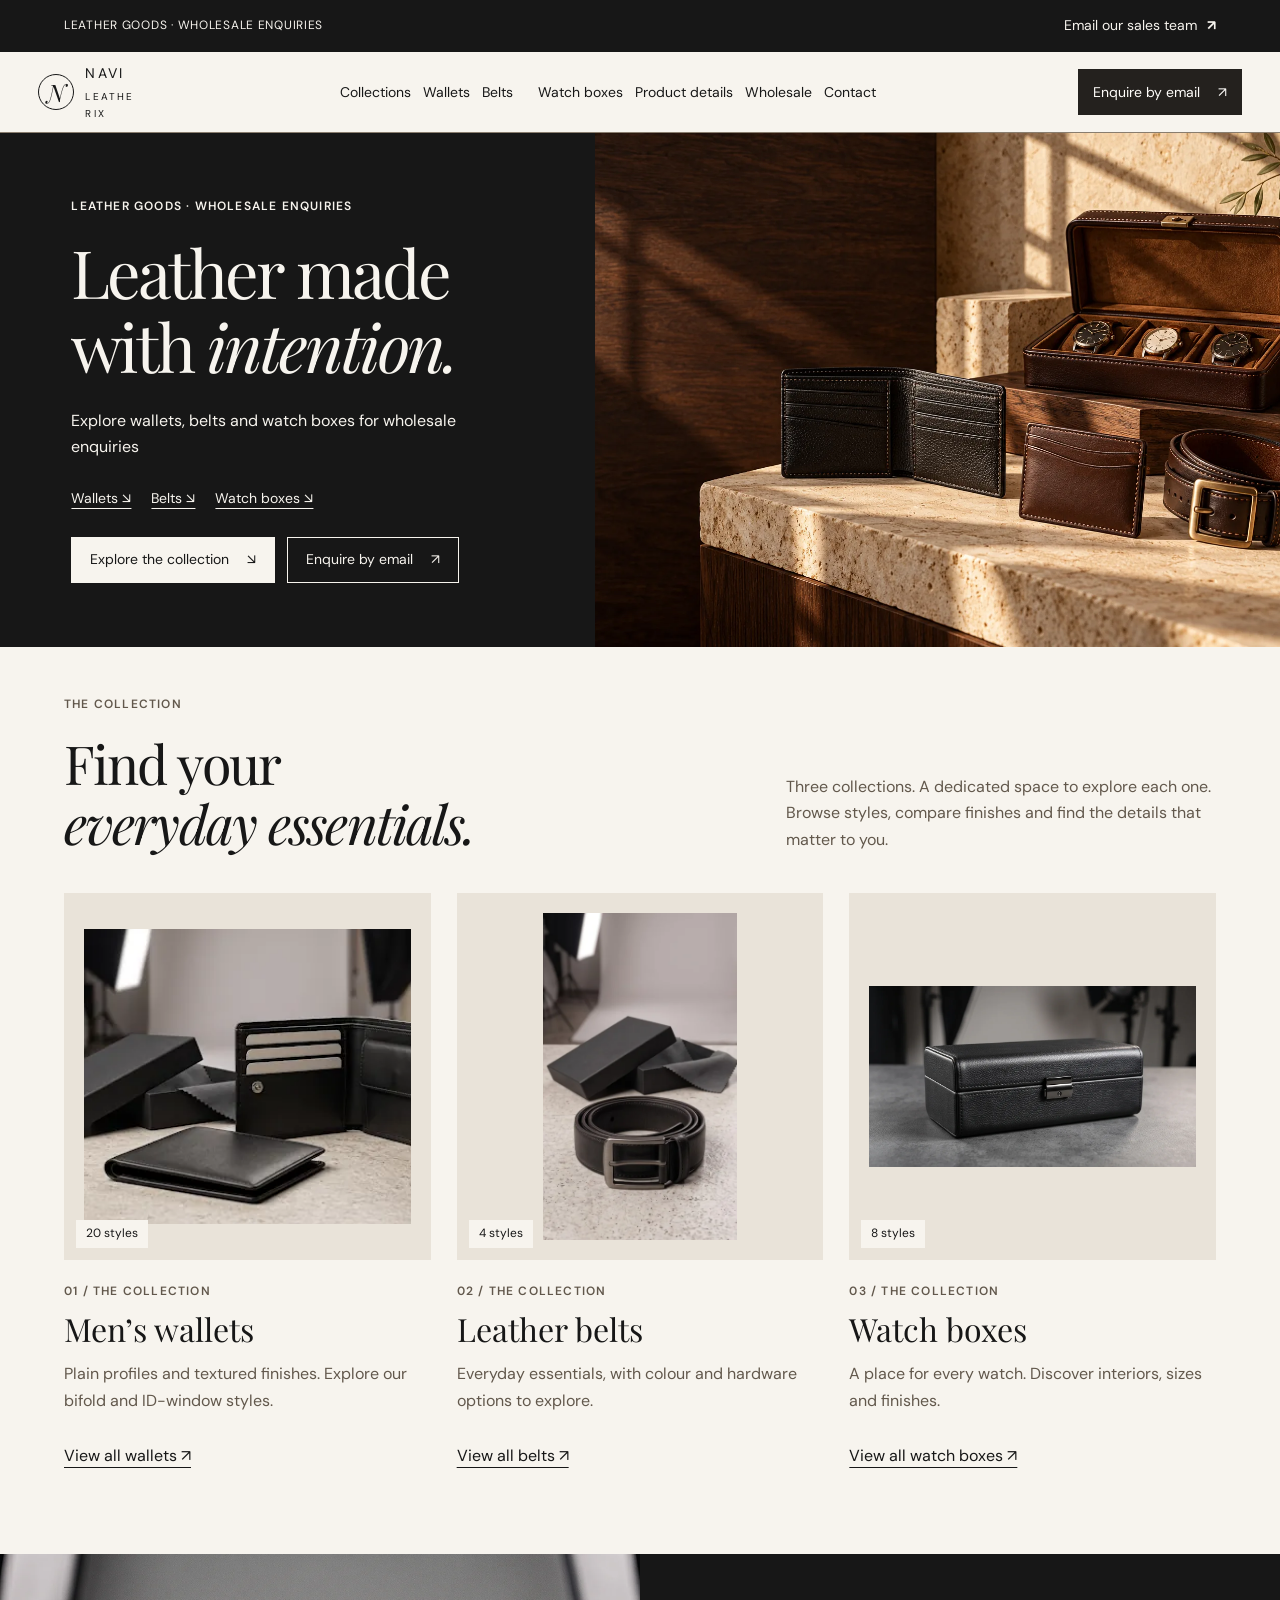
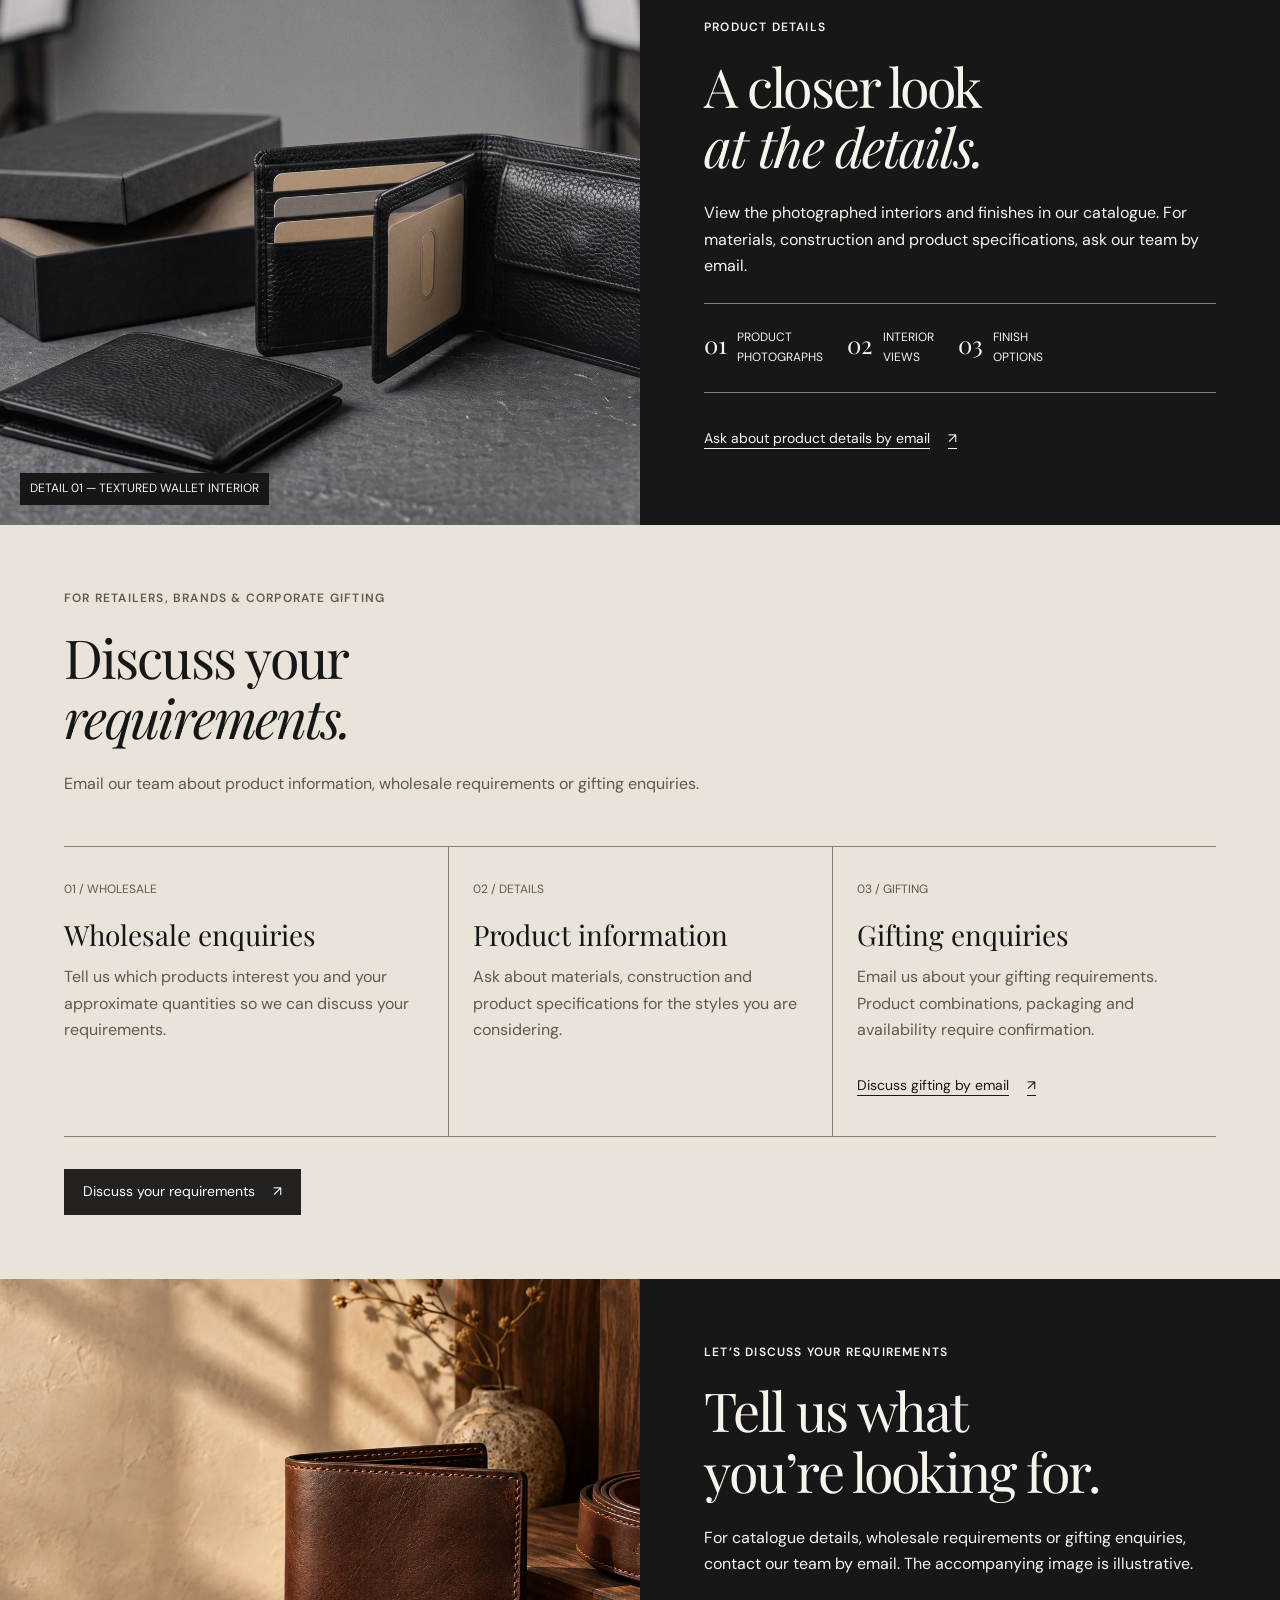
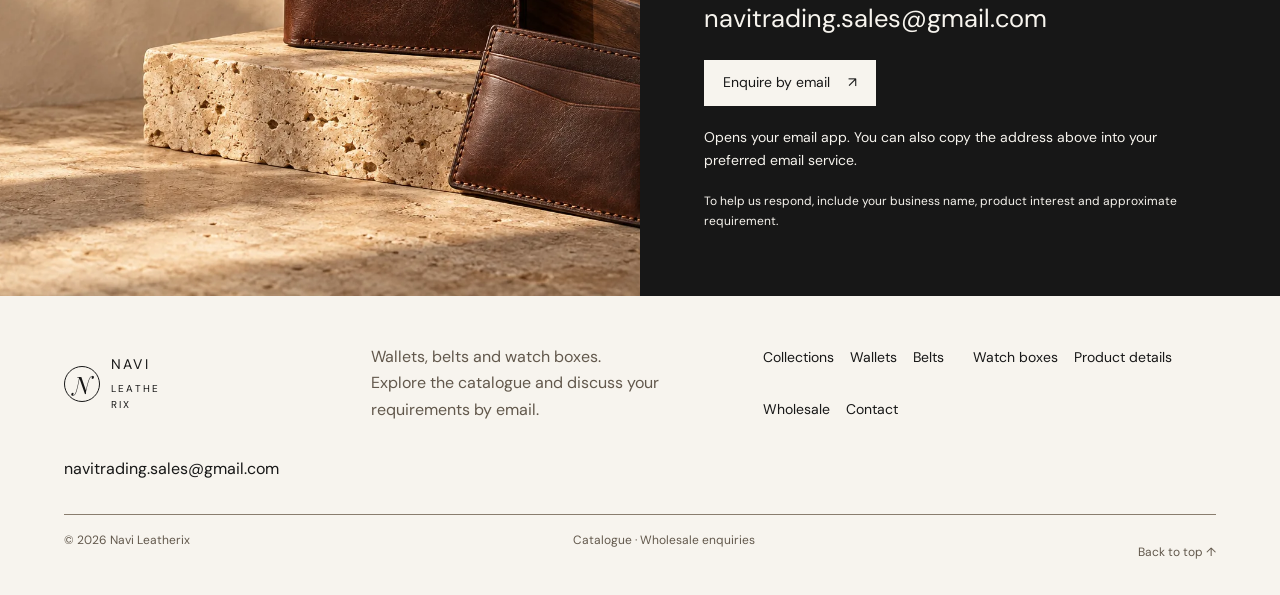
==== index.html @ 83554bcd "Initial Navi Leatherix website" ====
<!doctype html>
<html lang="en">
<head>
<meta charset="utf-8"><meta name="viewport" content="width=device-width, initial-scale=1"><meta name="theme-color" content="#f7f4ee"><meta name="description" content="Explore Navi Leatherix wallets, belts and watch boxes. Browse our collections and contact our team for wholesale enquiries.">
<title>Navi Leatherix | Leather, made with intention</title>
<link rel="preconnect" href="https://fonts.googleapis.com"><link rel="preconnect" href="https://fonts.gstatic.com" crossorigin><link href="https://fonts.googleapis.com/css2?family=DM+Sans:wght@400;500;600;700&family=Playfair+Display:wght@400;500;600&display=swap" rel="stylesheet"><link rel="stylesheet" href="styles.css">
</head>
<body id="top" data-page="home">
<a class="skip-link" href="#main-content">Skip to content</a>
<div class="topline"><span class="topline-full">LEATHER GOODS · WHOLESALE ENQUIRIES</span><span class="topline-short">Wholesale enquiries</span><a href="mailto:navitrading.sales@gmail.com">Email our sales team <b>↗</b></a></div>
<header class="header"><button class="menu-toggle" id="menuToggle" type="button" aria-label="Open navigation" aria-controls="nav" aria-expanded="false"><i></i><i></i></button><a class="brand" href="index.html"><span class="brand-mark">N</span><span class="brand-name">NAVI <small>LEATHERIX</small></span></a><nav class="nav" id="nav"><a href="index.html#collection">Collections</a><a href="wallets.html">Wallets</a><a href="belts.html">Belts</a><a href="watch-boxes.html">Watch boxes</a><a href="index.html#craft">Product details</a><a href="index.html#wholesale">Wholesale</a><a href="index.html#contact">Contact</a></nav><a class="header-cta" href="mailto:navitrading.sales@gmail.com?subject=Wholesale%20enquiry">Enquire by email <span>↗</span></a></header>
<main id="main-content" tabindex="-1"><section class="hero" id="home" tabindex="-1">
  <div class="hero-content">
    <p class="eyebrow hero-eyebrow">LEATHER GOODS · WHOLESALE ENQUIRIES</p>
    <h1>Leather made<br>with <em>intention.</em></h1>
    <p class="hero-lede">Explore wallets, belts and watch boxes for wholesale enquiries</p>
    <nav class="hero-categories" aria-label="Browse product categories"><a href="wallets.html">Wallets ↘</a><a href="belts.html">Belts ↘</a><a href="watch-boxes.html">Watch boxes ↘</a></nav>
    <div class="hero-actions"><a class="btn btn-cream" href="#collection">Explore the collection <span>↘</span></a><a class="hero-mail" href="mailto:navitrading.sales@gmail.com?subject=Wholesale%20enquiry">Enquire by email <span>↗</span></a></div>
  </div>
  <figure class="hero-media"><img class="hero-img" src="assets/wholesale-hero.webp" alt="Illustrative campaign arrangement of wallets, belt and watch case" fetchpriority="high"></figure>
</section>
<section class="collection" id="collection" tabindex="-1"><div class="section-head"><div><p class="eyebrow">THE COLLECTION</p><h2>Find your<br><em>everyday essentials.</em></h2></div><p class="section-aside">Three collections. A dedicated space to explore each one. Browse styles, compare finishes and find the details that matter to you.</p></div><div class="collection-previews"><a class="collection-preview" href="wallets.html"><div class="preview-photo"><img src="assets/wallet-01.webp" alt="Men’s wallets" loading="lazy"><span data-category-count="wallet"></span></div><div class="preview-heading"><p class="eyebrow">01 / THE COLLECTION</p><h3>Men’s wallets</h3><p>Plain profiles and textured finishes. Explore our bifold and ID-window styles.</p><span class="preview-link">View all wallets ↗</span></div></a><a class="collection-preview" href="belts.html"><div class="preview-photo"><img src="assets/belt-001-black-angle-1.webp" alt="Leather belts" loading="lazy"><span data-category-count="belt"></span></div><div class="preview-heading"><p class="eyebrow">02 / THE COLLECTION</p><h3>Leather belts</h3><p>Everyday essentials, with colour and hardware options to explore.</p><span class="preview-link">View all belts ↗</span></div></a><a class="collection-preview" href="watch-boxes.html"><div class="preview-photo"><img src="assets/watchbox-001-black-angle-1.webp" alt="Watch boxes" loading="lazy"><span data-category-count="watchbox"></span></div><div class="preview-heading"><p class="eyebrow">03 / THE COLLECTION</p><h3>Watch boxes</h3><p>A place for every watch. Discover interiors, sizes and finishes.</p><span class="preview-link">View all watch boxes ↗</span></div></a></div></section><section class="craft" id="craft" tabindex="-1"><div class="craft-image"><img src="assets/NA-TX-BL-010.webp" alt="Textured black wallet NA-TX-010, shown open with card slots and a transparent window" loading="lazy"><span>DETAIL 01 — TEXTURED WALLET INTERIOR</span></div><div class="craft-copy"><p class="eyebrow light">PRODUCT DETAILS</p><h2>A closer look<br><em>at the details.</em></h2><p>View the photographed interiors and finishes in our catalogue. For materials, construction and product specifications, ask our team by email.</p><div class="craft-stats"><div><b>01</b><span>PRODUCT<br>PHOTOGRAPHS</span></div><div><b>02</b><span>INTERIOR<br>VIEWS</span></div><div><b>03</b><span>FINISH<br>OPTIONS</span></div></div><a class="line-link light-link" href="mailto:navitrading.sales@gmail.com?subject=Product%20details%20enquiry">Ask about product details by email <span>↗</span></a></div></section>

<section class="wholesale section-pad" id="wholesale" tabindex="-1"><div class="wholesale-top"><p class="eyebrow">FOR RETAILERS, BRANDS & CORPORATE GIFTING</p><h2>Discuss your<br><em>requirements.</em></h2><p>Email our team about product information, wholesale requirements or gifting enquiries.</p></div><div class="capabilities"><article><span>01 / WHOLESALE</span><h3>Wholesale enquiries</h3><p>Tell us which products interest you and your approximate quantities so we can discuss your requirements.</p></article><article><span>02 / DETAILS</span><h3>Product information</h3><p>Ask about materials, construction and product specifications for the styles you are considering.</p></article><article><span>03 / GIFTING</span><h3>Gifting enquiries</h3><p>Email us about your gifting requirements. Product combinations, packaging and availability require confirmation.</p><a class="line-link" href="mailto:navitrading.sales@gmail.com?subject=Gifting%20enquiry">Discuss gifting by email <span>↗</span></a></article></div><a class="btn btn-dark" href="mailto:navitrading.sales@gmail.com?subject=Wholesale%20enquiry">Discuss your requirements <span>↗</span></a></section>

<section class="contact" id="contact" tabindex="-1"><div class="contact-image"><img src="assets/hero-leather.webp" alt="Illustrative wallet and belt arrangement in warm light" loading="lazy"></div><div class="contact-copy"><p class="eyebrow light">LET’S DISCUSS YOUR REQUIREMENTS</p><h2>Tell us what<br>you’re looking for.</h2><p>For catalogue details, wholesale requirements or gifting enquiries, contact our team by email. The accompanying image is illustrative.</p><span class="contact-email">navitrading.sales@gmail.com</span><a class="contact-button" href="mailto:navitrading.sales@gmail.com?subject=Leather%20goods%20enquiry">Enquire by email <span>↗</span></a><p class="email-guidance">Opens your email app. You can also copy the address above into your preferred email service.</p><small>To help us respond, include your business name, product interest and approximate requirement.</small></div></section>
</main><footer class="footer"><div class="footer-main"><a class="brand footer-brand" href="index.html"><span class="brand-mark">N</span><span class="brand-name">NAVI <small>LEATHERIX</small></span></a><p>Wallets, belts and watch boxes.<br>Explore the catalogue and discuss your requirements by email.</p><div class="footer-nav"><a href="index.html#collection">Collections</a><a href="wallets.html">Wallets</a><a href="belts.html">Belts</a><a href="watch-boxes.html">Watch boxes</a><a href="index.html#craft">Product details</a><a href="index.html#wholesale">Wholesale</a><a href="index.html#contact">Contact</a></div><span class="footer-email">navitrading.sales@gmail.com</span></div><div class="footer-bottom"><span>© 2026 Navi Leatherix</span><span>Catalogue · Wholesale enquiries</span><a href="#top">Back to top ↑</a></div></footer>
<script src="catalogue-data.js"></script><script src="app.js"></script></body></html>
---- styles.css ----
:root {
  --paper:#f7f4ee; --white:#fffdfa; --ink:#171717; --muted:#62584c;
  --line:#897d6e; --soft:#e9e3d9; --dark:#24211e;
  --serif:'Playfair Display',Georgia,serif; --sans:'DM Sans',Arial,sans-serif;
  --header-offset:100px;
}
*{box-sizing:border-box}
html{scroll-behavior:smooth;scroll-padding-top:var(--header-offset)}
body{margin:0;background:var(--paper);color:var(--ink);font:16px/1.65 var(--sans);-webkit-font-smoothing:antialiased}
a{color:inherit;text-decoration:none;text-underline-offset:5px}
button{font:inherit;color:inherit;cursor:pointer}
img{display:block;max-width:100%}
[hidden]{display:none!important}
h1,h2,h3,h4{font-family:var(--serif);font-weight:400;line-height:1.12;margin:0;overflow-wrap:anywhere}
p{margin:0 0 20px}
em{font-weight:400}
:focus-visible{outline:3px solid #fff;outline-offset:3px;box-shadow:0 0 0 6px var(--ink)}
main:focus,section[tabindex="-1"]:focus,.wallet-block:focus,#categories:focus{outline:none;box-shadow:none}
.skip-link{position:fixed;left:16px;top:8px;z-index:100;padding:12px 18px;background:var(--ink);color:#fff;transform:translateY(-180%)}
.skip-link:focus{transform:none}
.topline{display:flex;justify-content:space-between;align-items:center;flex-wrap:wrap;gap:8px 20px;min-height:44px;padding:4px 5%;background:var(--ink);color:var(--paper);font-size:12px;letter-spacing:.06em}
.topline a{display:inline-flex;align-items:center;gap:10px;min-height:44px;font-size:14px;letter-spacing:0}
.topline-short{display:none}
.header{position:sticky;top:0;z-index:30;display:grid;grid-template-columns:auto minmax(0,1fr) auto;align-items:center;gap:16px;min-height:80px;padding:10px 3%;background:var(--paper);border-bottom:1px solid var(--line)}
.brand{display:flex;align-items:center;gap:11px;width:max-content;max-width:100%;min-height:44px}
.brand-mark{flex:0 0 36px;min-height:36px;display:grid;place-items:center;border:1px solid var(--ink);border-radius:50%;font:italic 24px var(--serif)}
.brand-name{font-size:14px;letter-spacing:.16em;overflow-wrap:anywhere}
.brand-name small{display:block;font-size:10px;letter-spacing:.22em;margin-top:4px}
.nav{display:flex;justify-content:center;flex-wrap:wrap;gap:12px;min-width:0}
.nav a,.footer-nav a{display:inline-flex;align-items:center;min-width:44px;min-height:44px;font-size:14px}
.nav a{white-space:nowrap}
.nav a:hover,.footer-nav a:hover{text-decoration:underline}
.header-cta,.btn,.hero-mail,.contact-button{display:inline-flex;justify-content:center;align-items:center;gap:18px;min-width:44px;min-height:46px;max-width:100%;padding:10px 18px;border:1px solid var(--dark);background:var(--dark);color:var(--white);font-size:14px;line-height:1.5;text-align:center;overflow-wrap:anywhere}
.header-cta{justify-self:end;white-space:nowrap;padding-inline:14px}
.header-cta:hover,.btn-dark:hover,.contact-button:hover{background:var(--ink);border-color:var(--ink)}
.menu-toggle{display:none;border:0;background:transparent}
.hero{display:grid;grid-template-columns:minmax(0,1fr) minmax(0,1.15fr);align-items:stretch;max-width:1600px;margin:auto;background:var(--ink);color:var(--paper)}
.hero-content{padding:64px 12%;min-width:0;align-self:center}
.eyebrow{font-size:12px;letter-spacing:.1em;font-weight:600;margin:0 0 18px;color:var(--muted)}
.hero-eyebrow{color:var(--paper)}
.hero h1{font-size:clamp(40px,5.2vw,76px);letter-spacing:-.045em}
.hero h1 em{color:inherit}
.hero-lede{margin:24px 0 16px;max-width:490px}
.hero-categories{display:flex;gap:8px 20px;flex-wrap:wrap;margin-bottom:16px}
.hero-categories a{display:inline-flex;align-items:center;min-height:44px;font-size:14px;text-decoration:underline}
.hero-actions{display:flex;align-items:center;gap:12px;flex-wrap:wrap}
.btn-cream{background:var(--paper);color:var(--ink);border-color:var(--paper)}
.btn-cream:hover{background:var(--white)}
.hero-mail{background:transparent;color:var(--paper);border-color:var(--paper)}
.hero-mail:hover{background:var(--dark)}
.hero-media{position:relative;min-width:0;margin:0;min-height:460px}
.hero-img{width:100%;height:100%;object-fit:cover;object-position:center}
.hero-index{position:absolute;bottom:16px;left:16px;right:16px;width:max-content;max-width:calc(100% - 32px);padding:6px 10px;background:var(--ink);color:var(--paper);font-size:12px}
.catalogue-nav{width:min(1240px,90%);margin:0 auto;padding:24px 0;display:flex;justify-content:space-between;align-items:center;gap:16px;flex-wrap:wrap;border-bottom:1px solid var(--line)}
.catalogue-nav>span{font:24px var(--serif)}
.category-links{display:flex;gap:8px;flex-wrap:wrap}
.category-links a{display:inline-flex;align-items:center;justify-content:center;gap:16px;min-width:44px;min-height:44px;padding:8px 16px;border:1px solid var(--line);font-size:14px}
.category-links a:hover{background:var(--soft)}
.section-pad{padding:64px max(5%,calc((100% - 1240px)/2))}
.collection{width:min(1240px,90%);margin:auto;padding:48px 0 64px}
.section-head,.wallet-head,.purse-catalogue-head{display:flex;justify-content:space-between;align-items:flex-end;flex-wrap:wrap;gap:20px;margin-bottom:28px}
.section-head h2,.wholesale h2,.contact h2,.craft-copy h2{font-size:clamp(36px,4.2vw,60px);letter-spacing:-.035em}
.section-aside{max-width:430px;color:var(--muted);margin:0}
.wallet-block{padding-top:32px;border-top:1px solid var(--line)}
.wallet-head h3,.purse-catalogue-head h3{font-size:36px}
.wallet-head p,.purse-catalogue-head p:not(.eyebrow){margin:12px 0 0;color:var(--muted)}
.section-number{display:block;font-size:12px;letter-spacing:.1em;margin-bottom:12px;color:var(--muted)}
.browse-return{display:inline-flex;align-items:center;min-width:44px;min-height:44px;font-size:14px;text-decoration:underline;flex-shrink:0}
.wallet-tabs{display:flex;gap:8px;flex-wrap:wrap;margin-bottom:24px}
.wallet-tab{min-height:44px;min-width:44px;padding:8px 14px;border:1px solid var(--line);background:var(--white);font-size:14px}
.wallet-tab span{margin-left:8px;font-size:12px}
.wallet-tab.active{background:var(--ink);color:var(--paper);border-color:var(--ink)}
.wallet-tab:not(.active):hover{background:var(--soft)}
.wallet-grid,.belt-product-grid,.watchbox-product-grid{display:grid;grid-template-columns:repeat(2,minmax(0,1fr));gap:48px 32px}
.wallet-card,.belt-product-card,.watchbox-product-card{min-width:0;display:flex;flex-direction:column}
.wallet-image,.belt-gallery-main,.watchbox-gallery-main{background:var(--soft);overflow:hidden}
.image-zoom-trigger{display:flex;flex-direction:column;width:100%;padding:0;border:0;background:transparent;cursor:zoom-in}
.image-zoom-trigger img{width:100%;height:auto;object-fit:contain}
.wallet-image img{aspect-ratio:1.1}
.belt-gallery-main img{aspect-ratio:.95}
.watchbox-gallery-main img{aspect-ratio:1.5}
.view-larger-cue{display:flex;align-items:center;justify-content:flex-end;width:100%;min-height:44px;padding:8px 12px;border-top:1px solid var(--line);background:var(--white);color:var(--ink);font-size:14px}
.image-zoom-trigger:focus-visible{outline-offset:-6px;box-shadow:inset 0 0 0 3px var(--ink)}
.purse-thumbnails{display:grid;grid-template-columns:repeat(3,minmax(0,1fr));gap:8px;margin-top:10px}
.purse-thumb{min-width:44px;min-height:44px;padding:5px;border:1px solid var(--line);background:var(--white);text-align:left}
.purse-thumb img{width:100%;height:72px;object-fit:contain;background:var(--soft)}
.gallery-caption{display:block;padding-top:5px;font-size:12px;line-height:1.5;overflow-wrap:anywhere}
.purse-thumb.active{outline:2px solid var(--ink);outline-offset:-3px}
.product-info{display:flex;flex-direction:column;flex:1;align-items:flex-start;padding-top:20px;min-width:0}
.product-code{font-size:12px;letter-spacing:.08em;color:var(--muted);margin:0 0 8px;overflow-wrap:anywhere}
.product-name{font-size:28px;margin-bottom:12px}
.product-description{font-size:16px;color:var(--muted);margin:0 0 18px}
.selected-label{font-size:14px;color:var(--muted);margin:10px 0 16px;overflow-wrap:anywhere}
.swatches,.belt-options,.purse-color-options{position:relative;display:flex;flex-wrap:wrap;gap:8px;width:100%;margin-bottom:0}
.color-choice,.belt-option,.watchbox-color-button{display:inline-flex;align-items:center;gap:8px;min-width:44px;min-height:44px;max-width:100%;padding:8px 14px;border:1px solid var(--line);background:var(--white);font-size:14px;line-height:1.5;text-align:left}
.color-choice span,.belt-option span,.watchbox-color-button span{overflow-wrap:anywhere;min-width:0}
.color-choice i,.belt-option i,.watchbox-color-button i{display:block;width:16px;height:16px;flex:0 0 16px;border:1px solid #666;border-radius:50%}
.color-choice.active,.belt-option.active,.watchbox-color-button.active{background:var(--soft);outline:2px solid var(--ink);outline-offset:-3px}
.color-choice:hover,.belt-option:hover,.watchbox-color-button:hover,.purse-thumb:hover{background:var(--soft)}
.variant-swatch{position:static;display:inline-flex;justify-content:center;align-items:center;gap:8px;min-width:44px;min-height:44px;padding:0;border:0;border-radius:50%;background:transparent;color:var(--ink)}
.variant-swatch .swatch-disc{display:grid;place-items:center;width:26px;height:26px;flex:0 0 26px;border:0;border-radius:50%;box-shadow:inset 0 0 0 1px #0003;font-style:normal;color:#fff}
.variant-swatch .swatch-check{font-size:15px;line-height:1;visibility:hidden}
.variant-swatch.active{background:transparent;outline:0}
.variant-swatch.active .swatch-disc{outline:2px solid var(--ink);outline-offset:4px}
.variant-swatch.active .swatch-check{visibility:visible}
.variant-swatch:hover{background:transparent}
.variant-swatch:hover .swatch-disc{box-shadow:inset 0 0 0 2px #ffffff80}
.variant-swatch:focus-visible{outline:2px solid var(--ink);outline-offset:2px;box-shadow:none}
.variant-swatch:has(.variant-hardware){border-radius:0;padding-inline:8px}
.variant-hardware{font-size:13px}
/* Shared group anchor keeps long finish names within the card on small screens. */
.variant-swatch .variant-tooltip{position:absolute;z-index:3;bottom:100%;left:0;width:max-content;max-width:100%;padding:6px 10px;background:var(--ink);color:var(--paper);font-size:12px;line-height:1.5;overflow-wrap:anywhere;text-align:left;visibility:hidden;opacity:0}
.variant-swatch:not([data-dismissed]):is(:hover,:focus-visible) .variant-tooltip{visibility:visible;opacity:1}
.product-enquiry{display:inline-flex;align-items:center;gap:14px;min-width:44px;min-height:44px;max-width:100%;margin-top:auto;align-self:flex-start;color:var(--ink);font-size:14px;text-decoration:underline;text-underline-offset:6px;text-decoration-thickness:1px;overflow-wrap:anywhere}
.product-enquiry:hover{text-decoration-thickness:2px}
.email-inline,.line-link{display:inline-flex;align-items:center;min-width:44px;min-height:44px;max-width:100%;gap:18px;font-size:14px;text-decoration:underline;overflow-wrap:anywhere}
.email-inline{margin-top:24px}
.belt-catalogue,.watchbox-catalogue{margin-top:48px;padding-top:40px;border-top:1px solid var(--line)}
.craft,.contact{display:grid;grid-template-columns:minmax(0,1fr) minmax(0,1fr);background:var(--ink);color:var(--paper)}
.craft-image,.contact-image{position:relative;min-height:420px;min-width:0}
.craft-image img,.contact-image img{width:100%;height:100%;position:absolute;inset:0;object-fit:cover}
.craft-image span{position:absolute;bottom:20px;left:20px;max-width:calc(100% - 40px);padding:6px 10px;background:var(--ink);color:var(--paper);font-size:12px}
.craft-copy,.contact-copy{min-width:0;padding:64px 10%;align-self:center}
.eyebrow.light{color:var(--paper)}
.craft-copy h2,.contact h2{margin-bottom:24px}
.craft-stats{display:flex;gap:24px;flex-wrap:wrap;padding:24px 0;margin:24px 0;border-block:1px solid var(--line)}
.craft-stats>div{display:flex;gap:10px;align-items:flex-start}
.craft-stats b{font:24px var(--serif)}
.craft-stats span{font-size:12px}
.wholesale{background:var(--soft)}
.wholesale-top{max-width:780px}
.wholesale-top h2{margin-bottom:24px}
.wholesale-top>p:last-child,.capabilities p{color:var(--muted)}
.capabilities{display:grid;grid-template-columns:repeat(3,minmax(0,1fr));margin:48px 0 32px;border-block:1px solid var(--line)}
.capabilities article{min-width:0;padding:28px 24px}
.capabilities article:first-child{padding-left:0}
.capabilities article+article{border-left:1px solid var(--line)}
.capabilities article>span{font-size:12px;color:var(--muted)}
.capabilities h3{font-size:28px;margin:18px 0 14px}
.contact-email,.footer-email{display:block;max-width:100%;overflow-wrap:anywhere;user-select:text}
.contact-email{font-size:clamp(18px,2vw,26px);margin-bottom:20px}
.contact-button{background:var(--paper);color:var(--ink);border-color:var(--paper)}
.contact-button:hover{background:var(--white);color:var(--ink)}
.email-guidance{font-size:14px;margin:20px 0}
.contact-copy small{display:block;font-size:12px;line-height:1.65}
.footer{padding:40px 5% 20px}
.footer-main{display:grid;grid-template-columns:1fr 1.3fr 1.6fr;gap:24px;align-items:center}
.footer-main>p{color:var(--muted);margin:0}
.footer-nav{display:flex;gap:8px 16px;flex-wrap:wrap}
.footer-email{grid-column:1/-1;font-size:16px}
.footer-bottom{display:flex;justify-content:space-between;flex-wrap:wrap;gap:16px;margin-top:32px;padding-top:16px;border-top:1px solid var(--line);font-size:12px;color:var(--muted)}
.footer-bottom a{display:inline-flex;align-items:center;min-width:44px;min-height:44px}
/* Fit and source-size viewing share a bounded, independently scrollable stage. */
.image-viewer-open{overflow:hidden}
.image-viewer{width:calc(100% - 24px);max-width:1100px;max-height:calc(100dvh - 24px);padding:0;border:1px solid var(--line);background:var(--paper);color:var(--ink);overscroll-behavior:contain}
.image-viewer::backdrop{background:rgba(20,18,15,.88)}
.image-viewer-panel{padding:12px;display:flex;flex-direction:column;gap:12px;max-height:calc(100dvh - 26px);overflow:auto}
.image-viewer-toolbar{display:flex;justify-content:space-between;flex-wrap:wrap;gap:8px;flex-shrink:0}
.image-viewer-close{margin-left:auto}
.image-viewer-toolbar button{min-width:44px;min-height:44px;padding:8px 16px;border:1px solid var(--line);background:var(--white);font-size:14px}
.image-viewer-detail[aria-pressed="true"]{background:var(--ink);color:var(--paper);border-color:var(--ink)}
.image-viewer-help{font-size:12px;color:var(--muted);margin:0;flex-shrink:0}
.image-viewer-stage{width:100%;height:var(--viewer-fit-height,64px);min-height:48px;flex:0 0 auto;overflow:auto;overscroll-behavior:contain;background:var(--soft)}
.image-viewer-canvas{width:max-content;min-width:100%;min-height:100%;display:grid;place-items:center}
.image-viewer-photo{display:block;width:var(--viewer-photo-width,auto);height:var(--viewer-photo-height,auto);max-width:none;object-fit:contain}
.image-viewer-error{margin:0;padding:12px;font-size:14px}
.image-viewer-footer{display:grid;grid-template-columns:auto minmax(0,1fr) auto;align-items:center;gap:12px;flex-shrink:0}
.image-viewer-caption{grid-column:2;grid-row:1;margin:0;text-align:center;font-size:14px;line-height:1.5;overflow-wrap:anywhere;max-height:min(9em,25dvh);overflow:auto}
.image-viewer-prev{grid-column:1;grid-row:1}
.image-viewer-next{grid-column:3;grid-row:1}
.image-viewer-prev,.image-viewer-next{flex-shrink:0;width:44px;height:44px;border:1px solid var(--line);background:var(--white);font-size:28px}
@media(max-width:1000px){
  .header{grid-template-columns:44px minmax(0,1fr) auto;padding:8px 5%;min-height:60px;gap:12px}
  .menu-toggle{display:flex;align-items:center;justify-content:center;flex-direction:column;gap:6px;width:44px;height:44px;padding:10px}
  .menu-toggle i{height:1px;width:18px;background:var(--ink)}
  .brand{justify-self:center}
  .nav{display:none;position:absolute;top:100%;left:0;right:0;max-height:var(--navigation-height,calc(100dvh - var(--header-offset)));overflow:auto;padding:12px 6%;background:var(--paper);box-shadow:0 15px 20px #15110c12;flex-direction:column;flex-wrap:nowrap;justify-content:flex-start;gap:4px}
  .nav.open{display:flex}
  .nav a{padding:8px 0;border-bottom:1px solid var(--line);white-space:normal;flex-shrink:0}
  .hero-content{padding:44px 8%}
  .footer-main{grid-template-columns:1fr 1fr}
}
@media(max-width:900px){
  .section-head{align-items:flex-start}
  .section-aside{max-width:600px}
  .capabilities{grid-template-columns:1fr}
  .capabilities article,.capabilities article:first-child{padding:24px 0}
  .capabilities article+article{border-left:0;border-top:1px solid var(--line)}
  .craft-copy,.contact-copy{padding:40px 7%}
}
@media(max-width:600px){
  .topline-full,.topline a{display:none}
  .topline-short{display:inline}
  .header{grid-template-columns:44px minmax(0,1fr);gap:8px 12px}
  .brand{justify-self:start}
  .header-cta{grid-column:1/-1;justify-self:stretch;white-space:normal}
  .hero{grid-template-columns:minmax(0,1fr)}
  .hero-content{padding:36px 5%}
  .hero h1{font-size:clamp(38px,9vw,52px)}
  .hero-media{min-height:0;aspect-ratio:1.5}
  .catalogue-nav{padding-block:20px}
  .category-links{width:100%}
  .category-links a{flex:1;padding:8px;gap:8px}
  .collection{padding:36px 0 40px}
  .section-head h2,.wholesale h2,.contact h2,.craft-copy h2{font-size:38px}
  .wallet-head h3,.purse-catalogue-head h3{font-size:32px}
  .wallet-grid,.belt-product-grid,.watchbox-product-grid{grid-template-columns:minmax(0,1fr);gap:36px}
  .product-name{font-size:26px}
  .craft,.contact{grid-template-columns:minmax(0,1fr)}
  .craft-image,.contact-image{min-height:280px}
  .craft-copy,.contact-copy{padding:36px 5%}
  .section-pad{padding:40px 5%}
  .craft-stats{gap:16px}
  .footer-main{grid-template-columns:minmax(0,1fr)}
  .footer{padding-top:32px}
  .image-viewer-footer{gap:8px}
}
@media(prefers-reduced-motion:reduce){*,*::before,*::after{scroll-behavior:auto!important;transition:none!important}}

/* Multipage collection previews and catalogue pages. */
.nav a[aria-current="page"]{text-decoration:underline;text-underline-offset:8px}
.collection-previews{display:grid;grid-template-columns:repeat(3,minmax(0,1fr));gap:26px;margin:40px 0 12px}
.collection-preview{min-width:0;display:block}
.preview-photo{position:relative;aspect-ratio:1;background:var(--soft);display:flex;align-items:center;justify-content:center;padding:20px}
.preview-photo img{width:100%;height:100%;object-fit:contain;transition:transform .25s ease}
.collection-preview:hover .preview-photo img{transform:translateY(-4px)}
.preview-photo>span{position:absolute;bottom:12px;left:12px;background:var(--paper);padding:4px 10px;font-size:12px}
.preview-heading{padding-top:22px}
.preview-heading .eyebrow{margin-bottom:10px}
.preview-heading h3{font-size:32px;margin-bottom:14px}
.preview-heading p:not(.eyebrow){color:var(--muted)}
.preview-link{display:inline-flex;align-items:center;min-height:44px;text-decoration:underline;text-underline-offset:6px}
.category-intro{background:var(--soft);padding:30px 5% 0}
.category-intro-inner{max-width:1240px;margin:auto}
.breadcrumb{display:flex;gap:12px;align-items:center;flex-wrap:wrap;color:var(--muted);font-size:14px;margin-bottom:32px}
.breadcrumb a{min-height:44px;display:inline-flex;align-items:center;text-decoration:underline}
.category-intro h1{font-size:clamp(42px,5vw,70px);letter-spacing:-.04em}
.category-intro .section-head{margin-bottom:32px}
.category-switch{display:flex;gap:24px;flex-wrap:wrap;border-top:1px solid var(--line)}
.category-switch a{display:inline-flex;align-items:center;min-height:60px;border-bottom:3px solid transparent}
.category-switch a[aria-current="page"]{border-bottom-color:var(--ink)}
.category-products .wallet-grid{grid-template-columns:repeat(3,minmax(0,1fr))}
.category-products .wallet-name{font-size:25px}
.catalogue-enquiry{padding:48px max(5%,calc((100% - 1240px)/2));display:flex;justify-content:space-between;align-items:center;gap:28px;flex-wrap:wrap;background:var(--soft)}
.catalogue-enquiry h2{font-size:44px;margin-bottom:20px}
@media(max-width:900px){.collection-previews{gap:20px}.preview-photo{padding:12px}.preview-heading h3{font-size:28px}.category-products .wallet-grid{grid-template-columns:repeat(2,minmax(0,1fr))}}
@media(max-width:600px){.collection-previews,.category-products .wallet-grid{grid-template-columns:minmax(0,1fr)}.collection-previews{gap:36px}.preview-photo{aspect-ratio:1.3}.preview-photo img{max-width:400px}.category-intro{padding-top:18px}.breadcrumb{margin-bottom:16px}.category-intro .section-head{gap:20px}.category-switch{gap:20px}.catalogue-enquiry h2{font-size:38px}}
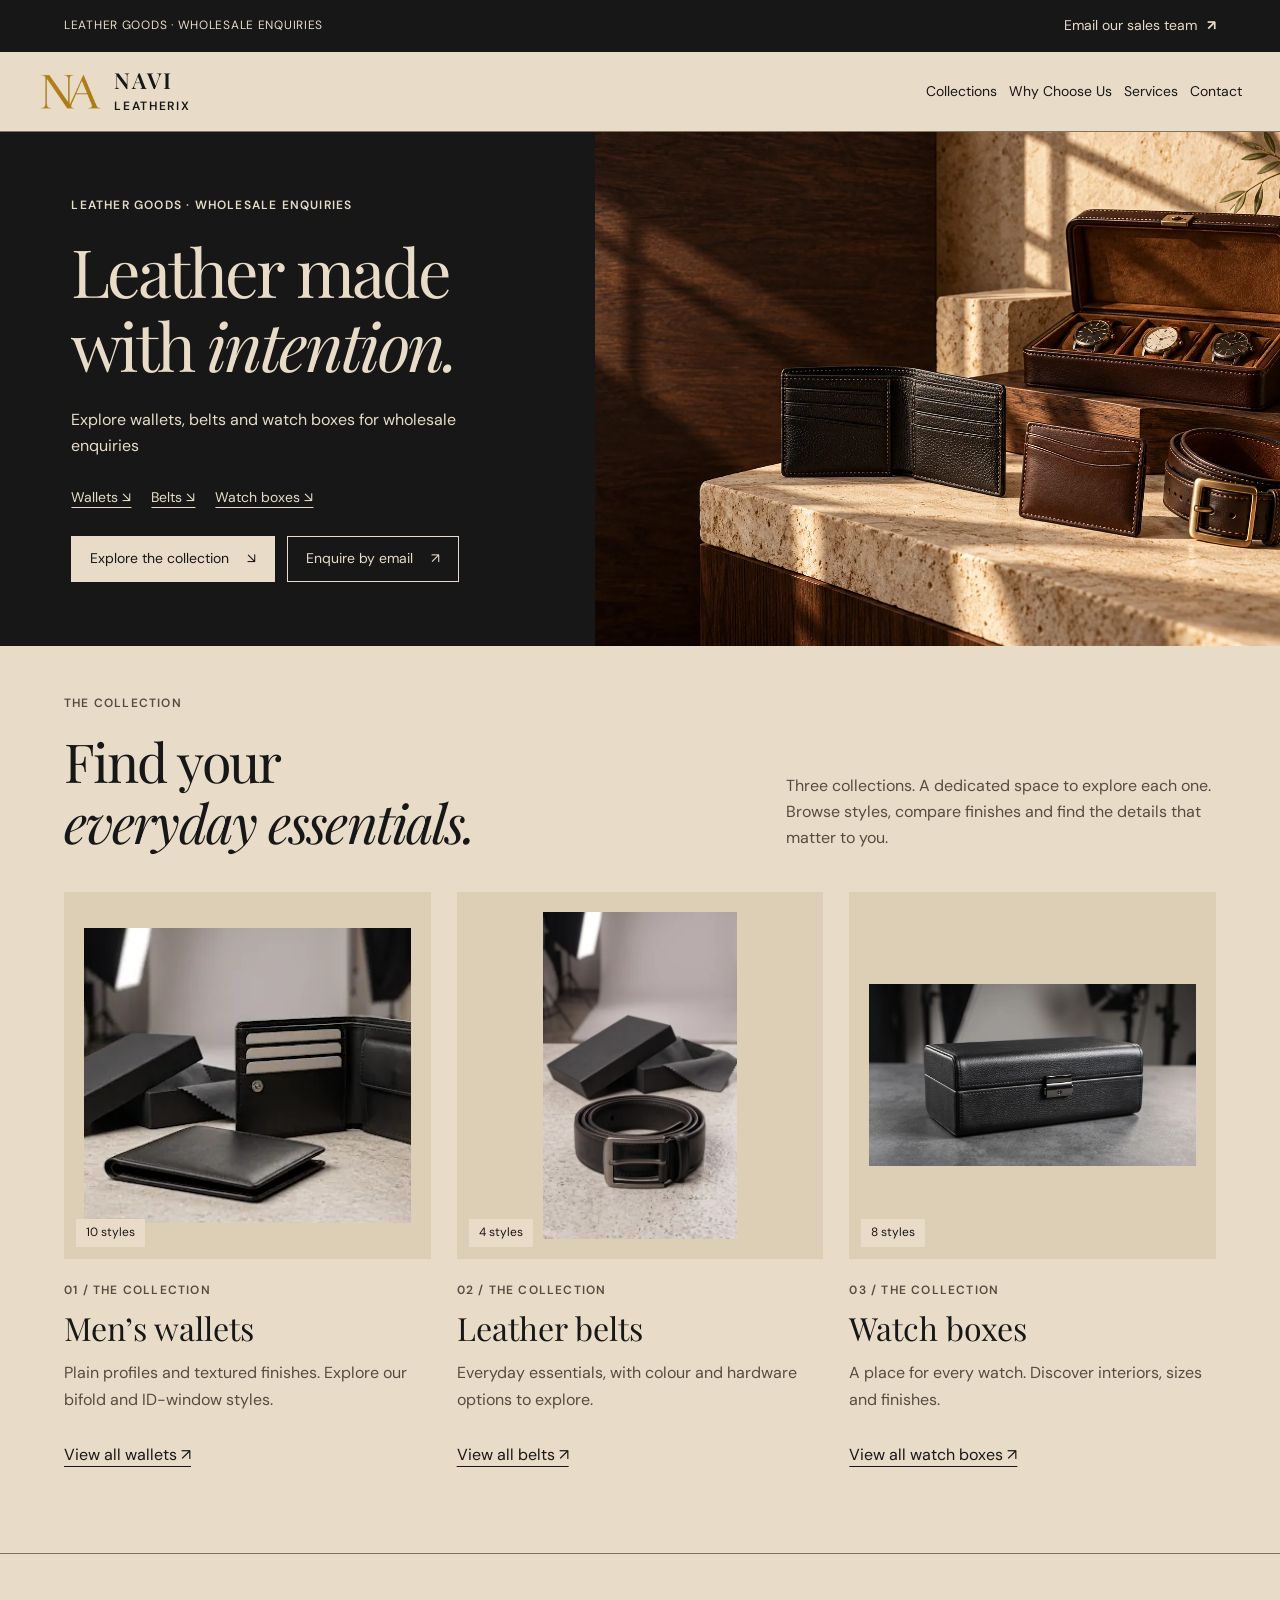
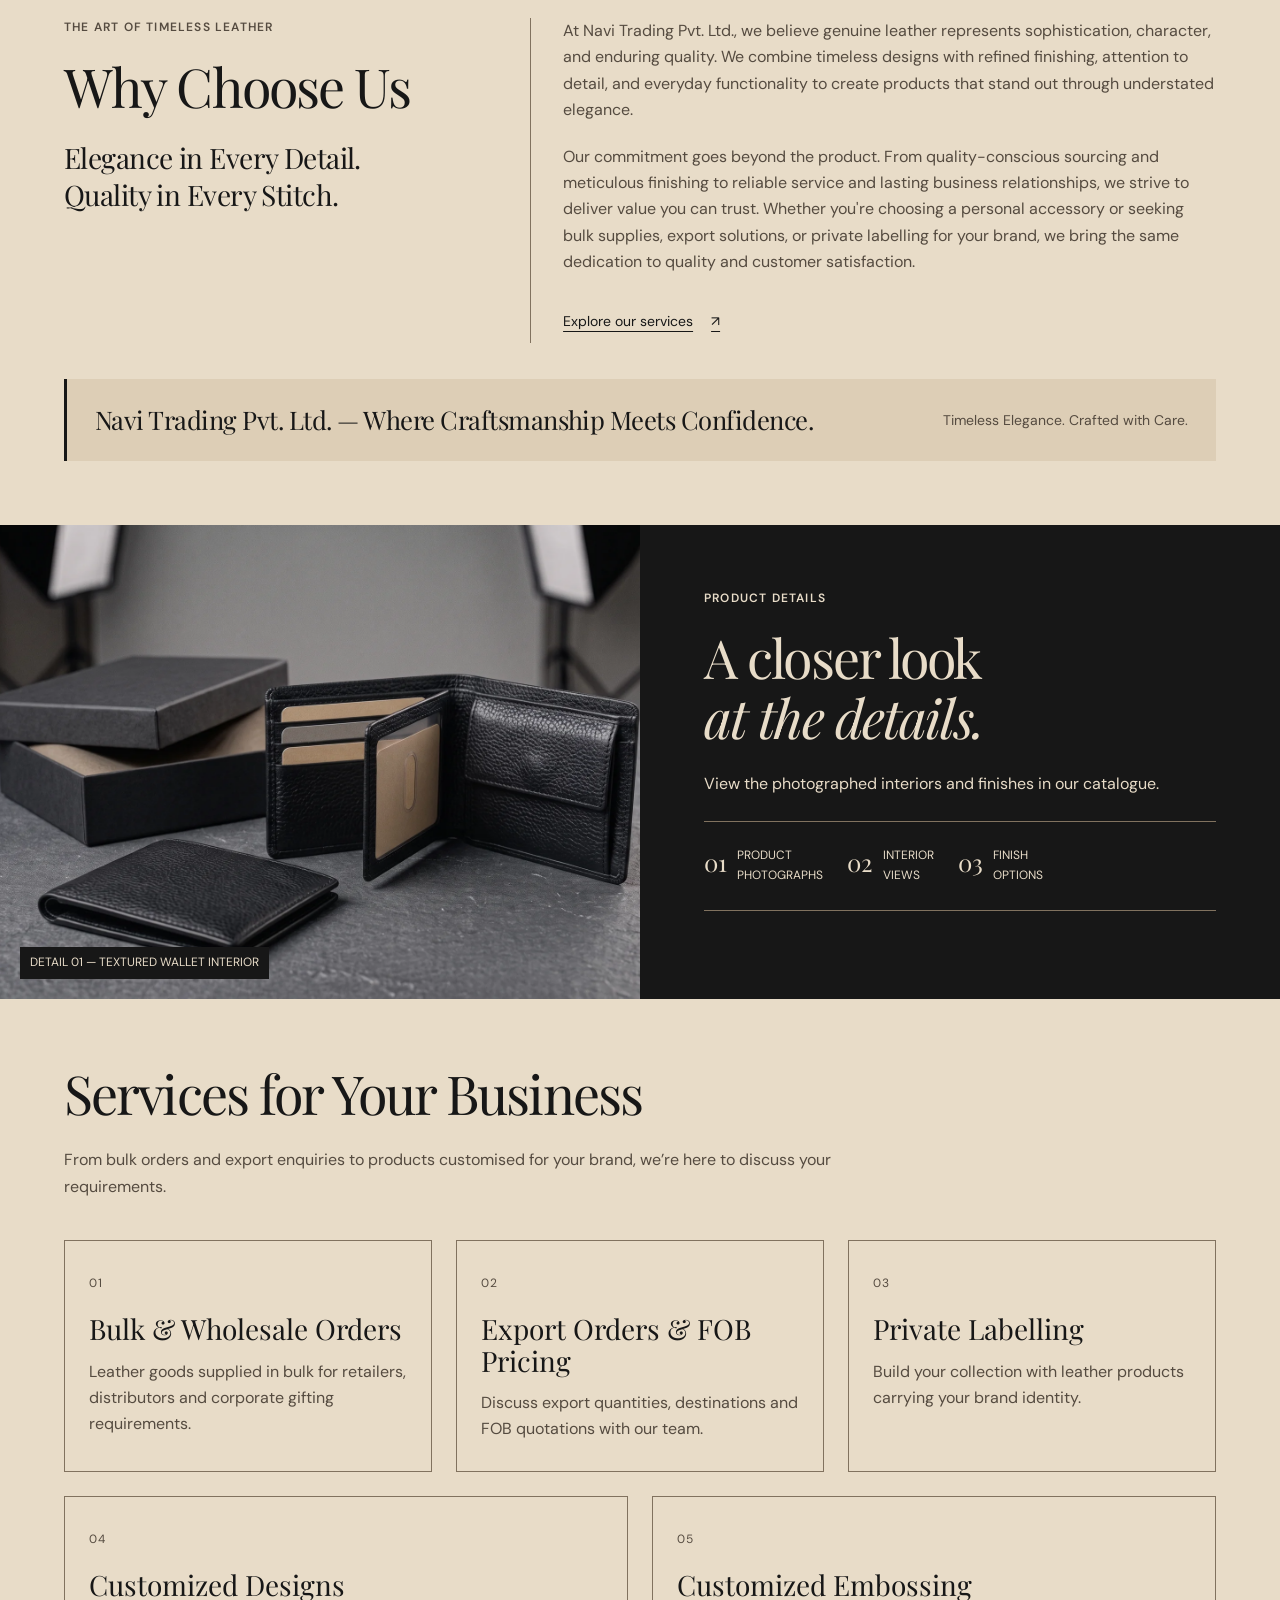
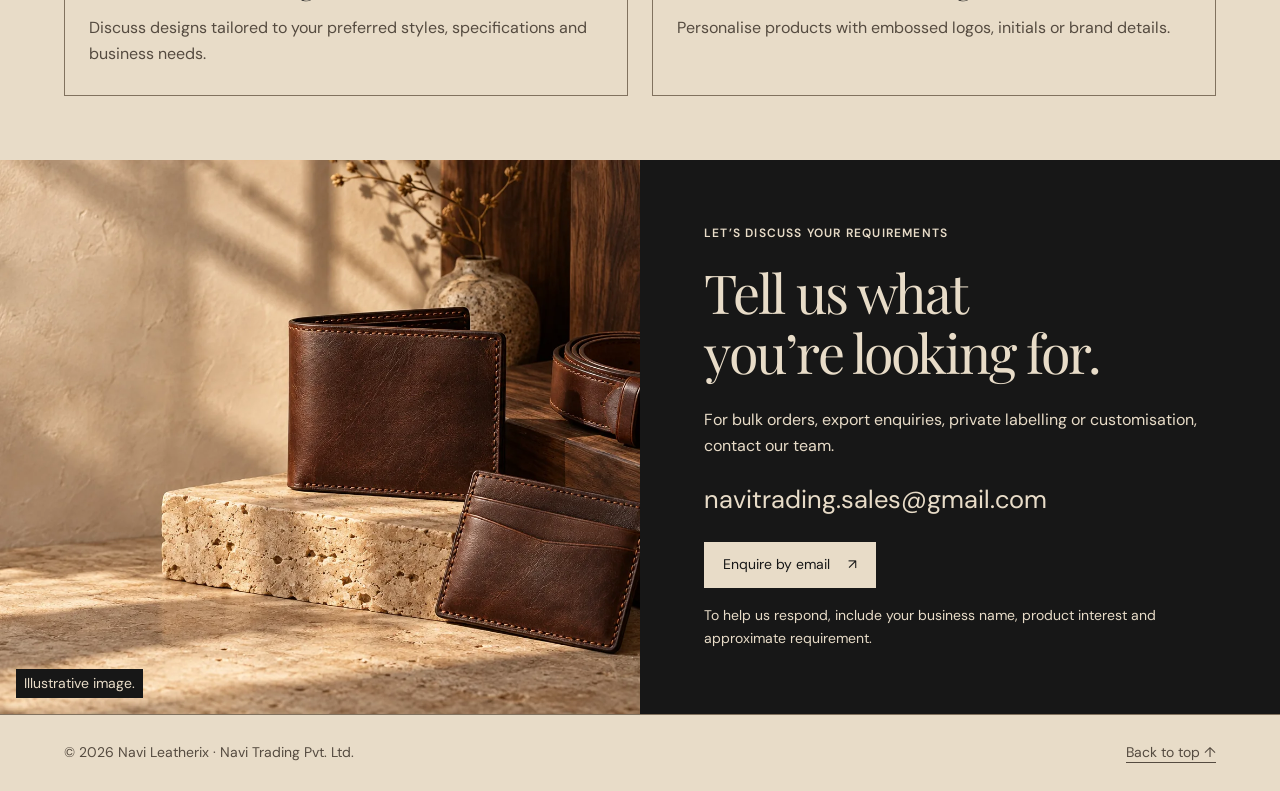
==== commit 4e1410e7: "Refresh Navi Leatherix branding and simplify site navigation Apply the beige-and-black theme and gol" ====
--- a/index.html
+++ b/index.html
@@ -1,14 +1,15 @@
 <!doctype html>
 <html lang="en">
 <head>
-<meta charset="utf-8"><meta name="viewport" content="width=device-width, initial-scale=1"><meta name="theme-color" content="#f7f4ee"><meta name="description" content="Explore Navi Leatherix wallets, belts and watch boxes. Browse our collections and contact our team for wholesale enquiries.">
+<meta charset="utf-8"><meta name="viewport" content="width=device-width, initial-scale=1"><meta name="theme-color" content="#e8dcc8"><meta name="description" content="Explore Navi Leatherix wallets, belts and watch boxes. Browse our collections and contact our team for wholesale enquiries.">
 <title>Navi Leatherix | Leather, made with intention</title>
+<link rel="icon" type="image/png" href="assets/navi-monogram.png">
 <link rel="preconnect" href="https://fonts.googleapis.com"><link rel="preconnect" href="https://fonts.gstatic.com" crossorigin><link href="https://fonts.googleapis.com/css2?family=DM+Sans:wght@400;500;600;700&family=Playfair+Display:wght@400;500;600&display=swap" rel="stylesheet"><link rel="stylesheet" href="styles.css">
 </head>
 <body id="top" data-page="home">
 <a class="skip-link" href="#main-content">Skip to content</a>
 <div class="topline"><span class="topline-full">LEATHER GOODS · WHOLESALE ENQUIRIES</span><span class="topline-short">Wholesale enquiries</span><a href="mailto:navitrading.sales@gmail.com">Email our sales team <b>↗</b></a></div>
-<header class="header"><button class="menu-toggle" id="menuToggle" type="button" aria-label="Open navigation" aria-controls="nav" aria-expanded="false"><i></i><i></i></button><a class="brand" href="index.html"><span class="brand-mark">N</span><span class="brand-name">NAVI <small>LEATHERIX</small></span></a><nav class="nav" id="nav"><a href="index.html#collection">Collections</a><a href="wallets.html">Wallets</a><a href="belts.html">Belts</a><a href="watch-boxes.html">Watch boxes</a><a href="index.html#craft">Product details</a><a href="index.html#wholesale">Wholesale</a><a href="index.html#contact">Contact</a></nav><a class="header-cta" href="mailto:navitrading.sales@gmail.com?subject=Wholesale%20enquiry">Enquire by email <span>↗</span></a></header>
+<header class="header"><button class="menu-toggle" id="menuToggle" type="button" aria-label="Open navigation" aria-controls="nav" aria-expanded="false"><i></i><i></i></button><a class="brand" href="index.html" aria-label="Navi Leatherix home"><img class="brand-logo" src="assets/navi-monogram.png" alt="" width="1645" height="956"><span class="brand-name">NAVI <small>LEATHERIX</small></span></a><nav class="nav" id="nav"><a href="index.html#collection">Collections</a><a href="index.html#why-us">Why Choose Us</a><a href="index.html#services">Services</a><a href="index.html#contact">Contact</a></nav></header>
 <main id="main-content" tabindex="-1"><section class="hero" id="home" tabindex="-1">
   <div class="hero-content">
     <p class="eyebrow hero-eyebrow">LEATHER GOODS · WHOLESALE ENQUIRIES</p>
@@ -19,10 +20,41 @@
   </div>
   <figure class="hero-media"><img class="hero-img" src="assets/wholesale-hero.webp" alt="Illustrative campaign arrangement of wallets, belt and watch case" fetchpriority="high"></figure>
 </section>
-<section class="collection" id="collection" tabindex="-1"><div class="section-head"><div><p class="eyebrow">THE COLLECTION</p><h2>Find your<br><em>everyday essentials.</em></h2></div><p class="section-aside">Three collections. A dedicated space to explore each one. Browse styles, compare finishes and find the details that matter to you.</p></div><div class="collection-previews"><a class="collection-preview" href="wallets.html"><div class="preview-photo"><img src="assets/wallet-01.webp" alt="Men’s wallets" loading="lazy"><span data-category-count="wallet"></span></div><div class="preview-heading"><p class="eyebrow">01 / THE COLLECTION</p><h3>Men’s wallets</h3><p>Plain profiles and textured finishes. Explore our bifold and ID-window styles.</p><span class="preview-link">View all wallets ↗</span></div></a><a class="collection-preview" href="belts.html"><div class="preview-photo"><img src="assets/belt-001-black-angle-1.webp" alt="Leather belts" loading="lazy"><span data-category-count="belt"></span></div><div class="preview-heading"><p class="eyebrow">02 / THE COLLECTION</p><h3>Leather belts</h3><p>Everyday essentials, with colour and hardware options to explore.</p><span class="preview-link">View all belts ↗</span></div></a><a class="collection-preview" href="watch-boxes.html"><div class="preview-photo"><img src="assets/watchbox-001-black-angle-1.webp" alt="Watch boxes" loading="lazy"><span data-category-count="watchbox"></span></div><div class="preview-heading"><p class="eyebrow">03 / THE COLLECTION</p><h3>Watch boxes</h3><p>A place for every watch. Discover interiors, sizes and finishes.</p><span class="preview-link">View all watch boxes ↗</span></div></a></div></section><section class="craft" id="craft" tabindex="-1"><div class="craft-image"><img src="assets/NA-TX-BL-010.webp" alt="Textured black wallet NA-TX-010, shown open with card slots and a transparent window" loading="lazy"><span>DETAIL 01 — TEXTURED WALLET INTERIOR</span></div><div class="craft-copy"><p class="eyebrow light">PRODUCT DETAILS</p><h2>A closer look<br><em>at the details.</em></h2><p>View the photographed interiors and finishes in our catalogue. For materials, construction and product specifications, ask our team by email.</p><div class="craft-stats"><div><b>01</b><span>PRODUCT<br>PHOTOGRAPHS</span></div><div><b>02</b><span>INTERIOR<br>VIEWS</span></div><div><b>03</b><span>FINISH<br>OPTIONS</span></div></div><a class="line-link light-link" href="mailto:navitrading.sales@gmail.com?subject=Product%20details%20enquiry">Ask about product details by email <span>↗</span></a></div></section>
+<section class="collection" id="collection" tabindex="-1"><div class="section-head"><div><p class="eyebrow">THE COLLECTION</p><h2>Find your<br><em>everyday essentials.</em></h2></div><p class="section-aside">Three collections. A dedicated space to explore each one. Browse styles, compare finishes and find the details that matter to you.</p></div><div class="collection-previews"><a class="collection-preview" href="wallets.html"><div class="preview-photo"><img src="assets/wallet-01.webp" alt="Men’s wallets" loading="lazy"><span>10 styles</span></div><div class="preview-heading"><p class="eyebrow">01 / THE COLLECTION</p><h3>Men’s wallets</h3><p>Plain profiles and textured finishes. Explore our bifold and ID-window styles.</p><span class="preview-link">View all wallets ↗</span></div></a><a class="collection-preview" href="belts.html"><div class="preview-photo"><img src="assets/belt-001-black-angle-1.webp" alt="Leather belts" loading="lazy"><span data-category-count="belt"></span></div><div class="preview-heading"><p class="eyebrow">02 / THE COLLECTION</p><h3>Leather belts</h3><p>Everyday essentials, with colour and hardware options to explore.</p><span class="preview-link">View all belts ↗</span></div></a><a class="collection-preview" href="watch-boxes.html"><div class="preview-photo"><img src="assets/watchbox-001-black-angle-1.webp" alt="Watch boxes" loading="lazy"><span data-category-count="watchbox"></span></div><div class="preview-heading"><p class="eyebrow">03 / THE COLLECTION</p><h3>Watch boxes</h3><p>A place for every watch. Discover interiors, sizes and finishes.</p><span class="preview-link">View all watch boxes ↗</span></div></a></div></section><section class="why-us section-pad" id="why-us" tabindex="-1" aria-labelledby="why-title">
+  <div class="why-layout">
+    <div class="why-intro">
+      <p class="eyebrow">THE ART OF TIMELESS LEATHER</p>
+      <h2 id="why-title">Why <span>Choose Us</span></h2>
+      <h3 id="why-heading">Elegance in Every Detail. Quality in Every Stitch.</h3>
+    </div>
+    <div class="why-story">
+      <p>At Navi Trading Pvt. Ltd., we believe genuine leather represents sophistication, character, and enduring quality. We combine timeless designs with refined finishing, attention to detail, and everyday functionality to create products that stand out through understated elegance.</p>
+      <p>Our commitment goes beyond the product. From quality-conscious sourcing and meticulous finishing to reliable service and lasting business relationships, we strive to deliver value you can trust. Whether you're choosing a personal accessory or seeking bulk supplies, export solutions, or private labelling for your brand, we bring the same dedication to quality and customer satisfaction.</p>
+      <a class="line-link" href="index.html#services">Explore our services <span aria-hidden="true">↗</span></a>
+    </div>
+  </div>
+  <div class="why-closing">
+    <p class="why-signature">Navi Trading Pvt. Ltd. — Where Craftsmanship Meets Confidence.</p>
+    <p class="why-motto">Timeless Elegance. Crafted with Care.</p>
+  </div>
+</section>
+<section class="craft" id="craft" tabindex="-1"><div class="craft-image"><img src="assets/NA-TX-BL-010.webp" alt="Textured black wallet NA-TX-010, shown open with card slots and a transparent window" loading="lazy"><span>DETAIL 01 — TEXTURED WALLET INTERIOR</span></div><div class="craft-copy"><p class="eyebrow light">PRODUCT DETAILS</p><h2>A closer look<br><em>at the details.</em></h2><p>View the photographed interiors and finishes in our catalogue.</p><div class="craft-stats"><div><b>01</b><span>PRODUCT<br>PHOTOGRAPHS</span></div><div><b>02</b><span>INTERIOR<br>VIEWS</span></div><div><b>03</b><span>FINISH<br>OPTIONS</span></div></div></div></section>
 
-<section class="wholesale section-pad" id="wholesale" tabindex="-1"><div class="wholesale-top"><p class="eyebrow">FOR RETAILERS, BRANDS & CORPORATE GIFTING</p><h2>Discuss your<br><em>requirements.</em></h2><p>Email our team about product information, wholesale requirements or gifting enquiries.</p></div><div class="capabilities"><article><span>01 / WHOLESALE</span><h3>Wholesale enquiries</h3><p>Tell us which products interest you and your approximate quantities so we can discuss your requirements.</p></article><article><span>02 / DETAILS</span><h3>Product information</h3><p>Ask about materials, construction and product specifications for the styles you are considering.</p></article><article><span>03 / GIFTING</span><h3>Gifting enquiries</h3><p>Email us about your gifting requirements. Product combinations, packaging and availability require confirmation.</p><a class="line-link" href="mailto:navitrading.sales@gmail.com?subject=Gifting%20enquiry">Discuss gifting by email <span>↗</span></a></article></div><a class="btn btn-dark" href="mailto:navitrading.sales@gmail.com?subject=Wholesale%20enquiry">Discuss your requirements <span>↗</span></a></section>
+<section class="services section-pad" id="services" tabindex="-1" aria-labelledby="services-heading">
+  <span class="section-alias" id="wholesale" aria-hidden="true"></span>
+  <div class="services-intro">
+    <h2 id="services-heading">Services for Your Business</h2>
+    <p>From bulk orders and export enquiries to products customised for your brand, we’re here to discuss your requirements.</p>
+  </div>
+  <div class="services-grid">
+    <article class="service-card"><span class="service-number" aria-hidden="true">01</span><h3>Bulk &amp; Wholesale Orders</h3><p>Leather goods supplied in bulk for retailers, distributors and corporate gifting requirements.</p></article>
+    <article class="service-card"><span class="service-number" aria-hidden="true">02</span><h3>Export Orders &amp; FOB Pricing</h3><p>Discuss export quantities, destinations and FOB quotations with our team.</p></article>
+    <article class="service-card"><span class="service-number" aria-hidden="true">03</span><h3>Private Labelling</h3><p>Build your collection with leather products carrying your brand identity.</p></article>
+    <article class="service-card"><span class="service-number" aria-hidden="true">04</span><h3>Customized Designs</h3><p>Discuss designs tailored to your preferred styles, specifications and business needs.</p></article>
+    <article class="service-card"><span class="service-number" aria-hidden="true">05</span><h3>Customized Embossing</h3><p>Personalise products with embossed logos, initials or brand details.</p></article>
+  </div>
+</section>
 
-<section class="contact" id="contact" tabindex="-1"><div class="contact-image"><img src="assets/hero-leather.webp" alt="Illustrative wallet and belt arrangement in warm light" loading="lazy"></div><div class="contact-copy"><p class="eyebrow light">LET’S DISCUSS YOUR REQUIREMENTS</p><h2>Tell us what<br>you’re looking for.</h2><p>For catalogue details, wholesale requirements or gifting enquiries, contact our team by email. The accompanying image is illustrative.</p><span class="contact-email">navitrading.sales@gmail.com</span><a class="contact-button" href="mailto:navitrading.sales@gmail.com?subject=Leather%20goods%20enquiry">Enquire by email <span>↗</span></a><p class="email-guidance">Opens your email app. You can also copy the address above into your preferred email service.</p><small>To help us respond, include your business name, product interest and approximate requirement.</small></div></section>
-</main><footer class="footer"><div class="footer-main"><a class="brand footer-brand" href="index.html"><span class="brand-mark">N</span><span class="brand-name">NAVI <small>LEATHERIX</small></span></a><p>Wallets, belts and watch boxes.<br>Explore the catalogue and discuss your requirements by email.</p><div class="footer-nav"><a href="index.html#collection">Collections</a><a href="wallets.html">Wallets</a><a href="belts.html">Belts</a><a href="watch-boxes.html">Watch boxes</a><a href="index.html#craft">Product details</a><a href="index.html#wholesale">Wholesale</a><a href="index.html#contact">Contact</a></div><span class="footer-email">navitrading.sales@gmail.com</span></div><div class="footer-bottom"><span>© 2026 Navi Leatherix</span><span>Catalogue · Wholesale enquiries</span><a href="#top">Back to top ↑</a></div></footer>
+<section class="contact" id="contact" tabindex="-1"><figure class="contact-image"><img src="assets/hero-leather.webp" alt="Illustrative wallet and belt arrangement in warm light" loading="lazy"><figcaption>Illustrative image.</figcaption></figure><div class="contact-copy"><p class="eyebrow light">LET’S DISCUSS YOUR REQUIREMENTS</p><h2>Tell us what<br>you’re looking for.</h2><p>For bulk orders, export enquiries, private labelling or customisation, contact our team.</p><span class="contact-email">navitrading.sales@gmail.com</span><a class="contact-button" href="mailto:navitrading.sales@gmail.com?subject=Leather%20goods%20enquiry">Enquire by email <span>↗</span></a><small>To help us respond, include your business name, product interest and approximate requirement.</small></div></section>
+</main><footer class="footer"><span>© 2026 Navi Leatherix · Navi Trading Pvt. Ltd.</span><a href="#top">Back to top ↑</a></footer>
 <script src="catalogue-data.js"></script><script src="app.js"></script></body></html>
--- a/styles.css
+++ b/styles.css
@@ -1,6 +1,6 @@
 :root {
-  --paper:#f7f4ee; --white:#fffdfa; --ink:#171717; --muted:#62584c;
-  --line:#897d6e; --soft:#e9e3d9; --dark:#24211e;
+  --paper:#e8dcc8; --surface:#f2e9da; --ink:#171717; --muted:#554b40;
+  --line:#81725f; --soft:#ddceb6; --dark:#242424;
   --serif:'Playfair Display',Georgia,serif; --sans:'DM Sans',Arial,sans-serif;
   --header-offset:100px;
 }
@@ -14,25 +14,24 @@
 h1,h2,h3,h4{font-family:var(--serif);font-weight:400;line-height:1.12;margin:0;overflow-wrap:anywhere}
 p{margin:0 0 20px}
 em{font-weight:400}
-:focus-visible{outline:3px solid #fff;outline-offset:3px;box-shadow:0 0 0 6px var(--ink)}
+:focus-visible{outline:3px solid var(--surface);outline-offset:3px;box-shadow:0 0 0 6px var(--ink)}
 main:focus,section[tabindex="-1"]:focus,.wallet-block:focus,#categories:focus{outline:none;box-shadow:none}
-.skip-link{position:fixed;left:16px;top:8px;z-index:100;padding:12px 18px;background:var(--ink);color:#fff;transform:translateY(-180%)}
+.skip-link{position:fixed;left:16px;top:8px;z-index:100;padding:12px 18px;background:var(--ink);color:var(--surface);transform:translateY(-180%)}
 .skip-link:focus{transform:none}
 .topline{display:flex;justify-content:space-between;align-items:center;flex-wrap:wrap;gap:8px 20px;min-height:44px;padding:4px 5%;background:var(--ink);color:var(--paper);font-size:12px;letter-spacing:.06em}
 .topline a{display:inline-flex;align-items:center;gap:10px;min-height:44px;font-size:14px;letter-spacing:0}
 .topline-short{display:none}
-.header{position:sticky;top:0;z-index:30;display:grid;grid-template-columns:auto minmax(0,1fr) auto;align-items:center;gap:16px;min-height:80px;padding:10px 3%;background:var(--paper);border-bottom:1px solid var(--line)}
-.brand{display:flex;align-items:center;gap:11px;width:max-content;max-width:100%;min-height:44px}
-.brand-mark{flex:0 0 36px;min-height:36px;display:grid;place-items:center;border:1px solid var(--ink);border-radius:50%;font:italic 24px var(--serif)}
-.brand-name{font-size:14px;letter-spacing:.16em;overflow-wrap:anywhere}
-.brand-name small{display:block;font-size:10px;letter-spacing:.22em;margin-top:4px}
-.nav{display:flex;justify-content:center;flex-wrap:wrap;gap:12px;min-width:0}
-.nav a,.footer-nav a{display:inline-flex;align-items:center;min-width:44px;min-height:44px;font-size:14px}
+.header{position:sticky;top:0;z-index:30;display:grid;grid-template-columns:auto minmax(0,1fr);align-items:center;gap:16px;min-height:80px;padding:10px 3%;background:var(--paper);border-bottom:1px solid var(--line)}
+.brand{display:flex;align-items:center;gap:12px;width:max-content;max-width:100%;min-height:44px}
+.brand-logo{display:block;flex:0 0 64px;width:64px;height:auto}
+.brand-name{font:600 22px/1.15 var(--serif);letter-spacing:.08em;color:var(--ink);overflow-wrap:anywhere}
+.brand-name small{display:block;font:600 12px/1.5 var(--sans);letter-spacing:.14em;margin-top:4px}
+.nav{display:flex;justify-content:flex-end;flex-wrap:wrap;gap:12px;min-width:0}
+.nav a{display:inline-flex;align-items:center;min-width:44px;min-height:44px;font-size:14px}
 .nav a{white-space:nowrap}
-.nav a:hover,.footer-nav a:hover{text-decoration:underline}
-.header-cta,.btn,.hero-mail,.contact-button{display:inline-flex;justify-content:center;align-items:center;gap:18px;min-width:44px;min-height:46px;max-width:100%;padding:10px 18px;border:1px solid var(--dark);background:var(--dark);color:var(--white);font-size:14px;line-height:1.5;text-align:center;overflow-wrap:anywhere}
-.header-cta{justify-self:end;white-space:nowrap;padding-inline:14px}
-.header-cta:hover,.btn-dark:hover,.contact-button:hover{background:var(--ink);border-color:var(--ink)}
+.nav a:hover{text-decoration:underline}
+.btn,.hero-mail,.contact-button{display:inline-flex;justify-content:center;align-items:center;gap:18px;min-width:44px;min-height:46px;max-width:100%;padding:10px 18px;border:1px solid var(--dark);background:var(--dark);color:var(--surface);font-size:14px;line-height:1.5;text-align:center;overflow-wrap:anywhere}
+.btn-dark:hover,.contact-button:hover{background:var(--ink);border-color:var(--ink)}
 .menu-toggle{display:none;border:0;background:transparent}
 .hero{display:grid;grid-template-columns:minmax(0,1fr) minmax(0,1.15fr);align-items:stretch;max-width:1600px;margin:auto;background:var(--ink);color:var(--paper)}
 .hero-content{padding:64px 12%;min-width:0;align-self:center}
@@ -45,7 +44,7 @@
 .hero-categories a{display:inline-flex;align-items:center;min-height:44px;font-size:14px;text-decoration:underline}
 .hero-actions{display:flex;align-items:center;gap:12px;flex-wrap:wrap}
 .btn-cream{background:var(--paper);color:var(--ink);border-color:var(--paper)}
-.btn-cream:hover{background:var(--white)}
+.btn-cream:hover{background:var(--surface)}
 .hero-mail{background:transparent;color:var(--paper);border-color:var(--paper)}
 .hero-mail:hover{background:var(--dark)}
 .hero-media{position:relative;min-width:0;margin:0;min-height:460px}
@@ -59,7 +58,7 @@
 .section-pad{padding:64px max(5%,calc((100% - 1240px)/2))}
 .collection{width:min(1240px,90%);margin:auto;padding:48px 0 64px}
 .section-head,.wallet-head,.purse-catalogue-head{display:flex;justify-content:space-between;align-items:flex-end;flex-wrap:wrap;gap:20px;margin-bottom:28px}
-.section-head h2,.wholesale h2,.contact h2,.craft-copy h2{font-size:clamp(36px,4.2vw,60px);letter-spacing:-.035em}
+.section-head h2,.contact h2,.craft-copy h2{font-size:clamp(36px,4.2vw,60px);letter-spacing:-.035em}
 .section-aside{max-width:430px;color:var(--muted);margin:0}
 .wallet-block{padding-top:32px;border-top:1px solid var(--line)}
 .wallet-head h3,.purse-catalogue-head h3{font-size:36px}
@@ -67,7 +66,7 @@
 .section-number{display:block;font-size:12px;letter-spacing:.1em;margin-bottom:12px;color:var(--muted)}
 .browse-return{display:inline-flex;align-items:center;min-width:44px;min-height:44px;font-size:14px;text-decoration:underline;flex-shrink:0}
 .wallet-tabs{display:flex;gap:8px;flex-wrap:wrap;margin-bottom:24px}
-.wallet-tab{min-height:44px;min-width:44px;padding:8px 14px;border:1px solid var(--line);background:var(--white);font-size:14px}
+.wallet-tab{min-height:44px;min-width:44px;padding:8px 14px;border:1px solid var(--line);background:var(--surface);font-size:14px}
 .wallet-tab span{margin-left:8px;font-size:12px}
 .wallet-tab.active{background:var(--ink);color:var(--paper);border-color:var(--ink)}
 .wallet-tab:not(.active):hover{background:var(--soft)}
@@ -79,10 +78,10 @@
 .wallet-image img{aspect-ratio:1.1}
 .belt-gallery-main img{aspect-ratio:.95}
 .watchbox-gallery-main img{aspect-ratio:1.5}
-.view-larger-cue{display:flex;align-items:center;justify-content:flex-end;width:100%;min-height:44px;padding:8px 12px;border-top:1px solid var(--line);background:var(--white);color:var(--ink);font-size:14px}
+.view-larger-cue{display:flex;align-items:center;justify-content:flex-end;width:100%;min-height:44px;padding:8px 12px;border-top:1px solid var(--line);background:var(--surface);color:var(--ink);font-size:14px}
 .image-zoom-trigger:focus-visible{outline-offset:-6px;box-shadow:inset 0 0 0 3px var(--ink)}
 .purse-thumbnails{display:grid;grid-template-columns:repeat(3,minmax(0,1fr));gap:8px;margin-top:10px}
-.purse-thumb{min-width:44px;min-height:44px;padding:5px;border:1px solid var(--line);background:var(--white);text-align:left}
+.purse-thumb{min-width:44px;min-height:44px;padding:5px;border:1px solid var(--line);background:var(--surface);text-align:left}
 .purse-thumb img{width:100%;height:72px;object-fit:contain;background:var(--soft)}
 .gallery-caption{display:block;padding-top:5px;font-size:12px;line-height:1.5;overflow-wrap:anywhere}
 .purse-thumb.active{outline:2px solid var(--ink);outline-offset:-3px}
@@ -92,19 +91,19 @@
 .product-description{font-size:16px;color:var(--muted);margin:0 0 18px}
 .selected-label{font-size:14px;color:var(--muted);margin:10px 0 16px;overflow-wrap:anywhere}
 .swatches,.belt-options,.purse-color-options{position:relative;display:flex;flex-wrap:wrap;gap:8px;width:100%;margin-bottom:0}
-.color-choice,.belt-option,.watchbox-color-button{display:inline-flex;align-items:center;gap:8px;min-width:44px;min-height:44px;max-width:100%;padding:8px 14px;border:1px solid var(--line);background:var(--white);font-size:14px;line-height:1.5;text-align:left}
+.color-choice,.belt-option,.watchbox-color-button{display:inline-flex;align-items:center;gap:8px;min-width:44px;min-height:44px;max-width:100%;padding:8px 14px;border:1px solid var(--line);background:var(--surface);font-size:14px;line-height:1.5;text-align:left}
 .color-choice span,.belt-option span,.watchbox-color-button span{overflow-wrap:anywhere;min-width:0}
 .color-choice i,.belt-option i,.watchbox-color-button i{display:block;width:16px;height:16px;flex:0 0 16px;border:1px solid #666;border-radius:50%}
 .color-choice.active,.belt-option.active,.watchbox-color-button.active{background:var(--soft);outline:2px solid var(--ink);outline-offset:-3px}
 .color-choice:hover,.belt-option:hover,.watchbox-color-button:hover,.purse-thumb:hover{background:var(--soft)}
 .variant-swatch{position:static;display:inline-flex;justify-content:center;align-items:center;gap:8px;min-width:44px;min-height:44px;padding:0;border:0;border-radius:50%;background:transparent;color:var(--ink)}
-.variant-swatch .swatch-disc{display:grid;place-items:center;width:26px;height:26px;flex:0 0 26px;border:0;border-radius:50%;box-shadow:inset 0 0 0 1px #0003;font-style:normal;color:#fff}
+.variant-swatch .swatch-disc{display:grid;place-items:center;width:26px;height:26px;flex:0 0 26px;border:0;border-radius:50%;box-shadow:inset 0 0 0 1px #0003;font-style:normal;color:var(--surface)}
 .variant-swatch .swatch-check{font-size:15px;line-height:1;visibility:hidden}
 .variant-swatch.active{background:transparent;outline:0}
 .variant-swatch.active .swatch-disc{outline:2px solid var(--ink);outline-offset:4px}
 .variant-swatch.active .swatch-check{visibility:visible}
 .variant-swatch:hover{background:transparent}
-.variant-swatch:hover .swatch-disc{box-shadow:inset 0 0 0 2px #ffffff80}
+.variant-swatch:hover .swatch-disc{box-shadow:inset 0 0 0 2px rgb(242 233 218 / 50%)}
 .variant-swatch:focus-visible{outline:2px solid var(--ink);outline-offset:2px;box-shadow:none}
 .variant-swatch:has(.variant-hardware){border-radius:0;padding-inline:8px}
 .variant-hardware{font-size:13px}
@@ -119,6 +118,8 @@
 .craft,.contact{display:grid;grid-template-columns:minmax(0,1fr) minmax(0,1fr);background:var(--ink);color:var(--paper)}
 .craft-image,.contact-image{position:relative;min-height:420px;min-width:0}
 .craft-image img,.contact-image img{width:100%;height:100%;position:absolute;inset:0;object-fit:cover}
+.contact-image{margin:0}
+.contact-image figcaption{position:absolute;bottom:16px;left:16px;max-width:calc(100% - 32px);padding:4px 8px;background:var(--ink);color:var(--paper);font-size:14px;line-height:1.5}
 .craft-image span{position:absolute;bottom:20px;left:20px;max-width:calc(100% - 40px);padding:6px 10px;background:var(--ink);color:var(--paper);font-size:12px}
 .craft-copy,.contact-copy{min-width:0;padding:64px 10%;align-self:center}
 .eyebrow.light{color:var(--paper)}
@@ -127,29 +128,15 @@
 .craft-stats>div{display:flex;gap:10px;align-items:flex-start}
 .craft-stats b{font:24px var(--serif)}
 .craft-stats span{font-size:12px}
-.wholesale{background:var(--soft)}
-.wholesale-top{max-width:780px}
-.wholesale-top h2{margin-bottom:24px}
-.wholesale-top>p:last-child,.capabilities p{color:var(--muted)}
-.capabilities{display:grid;grid-template-columns:repeat(3,minmax(0,1fr));margin:48px 0 32px;border-block:1px solid var(--line)}
-.capabilities article{min-width:0;padding:28px 24px}
-.capabilities article:first-child{padding-left:0}
-.capabilities article+article{border-left:1px solid var(--line)}
-.capabilities article>span{font-size:12px;color:var(--muted)}
-.capabilities h3{font-size:28px;margin:18px 0 14px}
-.contact-email,.footer-email{display:block;max-width:100%;overflow-wrap:anywhere;user-select:text}
+.contact-email{display:block;max-width:100%;overflow-wrap:anywhere;user-select:text}
 .contact-email{font-size:clamp(18px,2vw,26px);margin-bottom:20px}
 .contact-button{background:var(--paper);color:var(--ink);border-color:var(--paper)}
-.contact-button:hover{background:var(--white);color:var(--ink)}
+.contact-button:hover{background:var(--surface);color:var(--ink)}
 .email-guidance{font-size:14px;margin:20px 0}
-.contact-copy small{display:block;font-size:12px;line-height:1.65}
-.footer{padding:40px 5% 20px}
-.footer-main{display:grid;grid-template-columns:1fr 1.3fr 1.6fr;gap:24px;align-items:center}
-.footer-main>p{color:var(--muted);margin:0}
-.footer-nav{display:flex;gap:8px 16px;flex-wrap:wrap}
-.footer-email{grid-column:1/-1;font-size:16px}
-.footer-bottom{display:flex;justify-content:space-between;flex-wrap:wrap;gap:16px;margin-top:32px;padding-top:16px;border-top:1px solid var(--line);font-size:12px;color:var(--muted)}
-.footer-bottom a{display:inline-flex;align-items:center;min-width:44px;min-height:44px}
+.contact-copy small{display:block;font-size:14px;line-height:1.65;margin-top:16px}
+.footer{display:flex;align-items:center;justify-content:space-between;gap:16px;padding:16px 5%;background:var(--paper);border-top:1px solid var(--line);font-size:14px;color:var(--muted)}
+.footer a{display:inline-flex;align-items:center;min-width:44px;min-height:44px;text-decoration:underline}
+.footer a:hover{text-decoration-thickness:2px}
 /* Fit and source-size viewing share a bounded, independently scrollable stage. */
 .image-viewer-open{overflow:hidden}
 .image-viewer{width:calc(100% - 24px);max-width:1100px;max-height:calc(100dvh - 24px);padding:0;border:1px solid var(--line);background:var(--paper);color:var(--ink);overscroll-behavior:contain}
@@ -157,7 +144,7 @@
 .image-viewer-panel{padding:12px;display:flex;flex-direction:column;gap:12px;max-height:calc(100dvh - 26px);overflow:auto}
 .image-viewer-toolbar{display:flex;justify-content:space-between;flex-wrap:wrap;gap:8px;flex-shrink:0}
 .image-viewer-close{margin-left:auto}
-.image-viewer-toolbar button{min-width:44px;min-height:44px;padding:8px 16px;border:1px solid var(--line);background:var(--white);font-size:14px}
+.image-viewer-toolbar button{min-width:44px;min-height:44px;padding:8px 16px;border:1px solid var(--line);background:var(--surface);font-size:14px}
 .image-viewer-detail[aria-pressed="true"]{background:var(--ink);color:var(--paper);border-color:var(--ink)}
 .image-viewer-help{font-size:12px;color:var(--muted);margin:0;flex-shrink:0}
 .image-viewer-stage{width:100%;height:var(--viewer-fit-height,64px);min-height:48px;flex:0 0 auto;overflow:auto;overscroll-behavior:contain;background:var(--soft)}
@@ -168,9 +155,9 @@
 .image-viewer-caption{grid-column:2;grid-row:1;margin:0;text-align:center;font-size:14px;line-height:1.5;overflow-wrap:anywhere;max-height:min(9em,25dvh);overflow:auto}
 .image-viewer-prev{grid-column:1;grid-row:1}
 .image-viewer-next{grid-column:3;grid-row:1}
-.image-viewer-prev,.image-viewer-next{flex-shrink:0;width:44px;height:44px;border:1px solid var(--line);background:var(--white);font-size:28px}
+.image-viewer-prev,.image-viewer-next{flex-shrink:0;width:44px;height:44px;border:1px solid var(--line);background:var(--surface);font-size:28px}
 @media(max-width:1000px){
-  .header{grid-template-columns:44px minmax(0,1fr) auto;padding:8px 5%;min-height:60px;gap:12px}
+  .header{grid-template-columns:44px minmax(0,1fr) 44px;padding:8px 5%;min-height:60px;gap:12px}
   .menu-toggle{display:flex;align-items:center;justify-content:center;flex-direction:column;gap:6px;width:44px;height:44px;padding:10px}
   .menu-toggle i{height:1px;width:18px;background:var(--ink)}
   .brand{justify-self:center}
@@ -178,22 +165,19 @@
   .nav.open{display:flex}
   .nav a{padding:8px 0;border-bottom:1px solid var(--line);white-space:normal;flex-shrink:0}
   .hero-content{padding:44px 8%}
-  .footer-main{grid-template-columns:1fr 1fr}
 }
 @media(max-width:900px){
   .section-head{align-items:flex-start}
   .section-aside{max-width:600px}
-  .capabilities{grid-template-columns:1fr}
-  .capabilities article,.capabilities article:first-child{padding:24px 0}
-  .capabilities article+article{border-left:0;border-top:1px solid var(--line)}
   .craft-copy,.contact-copy{padding:40px 7%}
 }
 @media(max-width:600px){
+  .footer{flex-direction:column;align-items:flex-start;gap:8px}
   .topline-full,.topline a{display:none}
   .topline-short{display:inline}
   .header{grid-template-columns:44px minmax(0,1fr);gap:8px 12px}
   .brand{justify-self:start}
-  .header-cta{grid-column:1/-1;justify-self:stretch;white-space:normal}
+  .brand-logo{flex-basis:52px;width:52px}
   .hero{grid-template-columns:minmax(0,1fr)}
   .hero-content{padding:36px 5%}
   .hero h1{font-size:clamp(38px,9vw,52px)}
@@ -202,7 +186,7 @@
   .category-links{width:100%}
   .category-links a{flex:1;padding:8px;gap:8px}
   .collection{padding:36px 0 40px}
-  .section-head h2,.wholesale h2,.contact h2,.craft-copy h2{font-size:38px}
+  .section-head h2,.contact h2,.craft-copy h2{font-size:38px}
   .wallet-head h3,.purse-catalogue-head h3{font-size:32px}
   .wallet-grid,.belt-product-grid,.watchbox-product-grid{grid-template-columns:minmax(0,1fr);gap:36px}
   .product-name{font-size:26px}
@@ -211,11 +195,43 @@
   .craft-copy,.contact-copy{padding:36px 5%}
   .section-pad{padding:40px 5%}
   .craft-stats{gap:16px}
-  .footer-main{grid-template-columns:minmax(0,1fr)}
-  .footer{padding-top:32px}
   .image-viewer-footer{gap:8px}
 }
 @media(prefers-reduced-motion:reduce){*,*::before,*::after{scroll-behavior:auto!important;transition:none!important}}
+
+/* Combined business services and wholesale enquiries. */
+.services{position:relative;background:var(--paper)}
+.section-alias{position:absolute;top:0;left:0;width:1px;height:0;pointer-events:none}
+.services-intro{max-width:780px}
+.services-intro h2{font-size:clamp(36px,4.2vw,60px);letter-spacing:-.035em;margin-bottom:24px}
+.services-intro p,.service-card p{color:var(--muted)}
+.services-intro p{margin-bottom:0}
+.services-grid{display:grid;grid-template-columns:repeat(6,minmax(0,1fr));gap:24px;margin:40px 0 0}
+.service-card{grid-column:span 2;min-width:0;padding:28px 24px;border:1px solid var(--line)}
+.service-card:nth-child(n+4){grid-column:span 3}
+.service-number{font-size:12px;color:var(--muted);letter-spacing:.1em}
+.service-card h3{font-size:28px;margin:18px 0 14px}
+.service-card p{margin:0}
+@media(max-width:900px){.services-grid{grid-template-columns:repeat(2,minmax(0,1fr))}.service-card,.service-card:nth-child(n+4){grid-column:span 1}.service-card:last-child{grid-column:span 2}}
+@media(max-width:600px){.services-intro h2{font-size:38px}.services-grid{grid-template-columns:minmax(0,1fr);gap:16px;margin-top:28px}.service-card,.service-card:nth-child(n+4),.service-card:last-child{grid-column:auto;padding:24px 20px}}
+
+/* Compact home-page brand story. */
+.why-us{background:var(--paper);border-top:1px solid var(--line)}
+.why-layout{display:grid;grid-template-columns:minmax(0,.85fr) minmax(0,1.45fr);gap:clamp(32px,5vw,80px);align-items:start}
+.why-intro,.why-story{min-width:0}
+.why-intro .eyebrow{max-width:320px}
+.why-intro h2{font-size:clamp(38px,4.2vw,60px);letter-spacing:-.035em;margin-bottom:24px;max-width:360px}
+.why-intro h2 span{display:inline-block}
+.why-intro h3{font-size:clamp(24px,2.2vw,30px);line-height:1.3;letter-spacing:-.02em;max-width:360px}
+.why-story{max-width:760px;padding-left:32px;border-left:1px solid var(--line)}
+.why-story p{color:var(--muted)}
+.why-story .line-link{margin-top:4px}
+.why-closing{display:flex;justify-content:space-between;align-items:center;gap:24px 40px;flex-wrap:wrap;margin-top:36px;padding:24px 28px;background:var(--soft);border-left:3px solid var(--ink)}
+.why-closing p{margin:0}
+.why-signature{flex:1 1 460px;font:400 clamp(22px,2vw,28px)/1.3 var(--serif);letter-spacing:-.02em}
+.why-motto{font-size:14px;color:var(--muted)}
+@media(max-width:900px){.why-layout{grid-template-columns:minmax(0,1fr);gap:28px}.why-intro h2,.why-intro h3{max-width:600px}.why-story{padding-left:0;border-left:0}.why-closing{margin-top:28px}}
+@media(max-width:600px){.why-intro h2{font-size:38px;margin-bottom:18px}.why-layout{gap:24px}.why-closing{padding:20px;gap:16px}.why-signature{flex-basis:100%}}
 
 /* Multipage collection previews and catalogue pages. */
 .nav a[aria-current="page"]{text-decoration:underline;text-underline-offset:8px}
